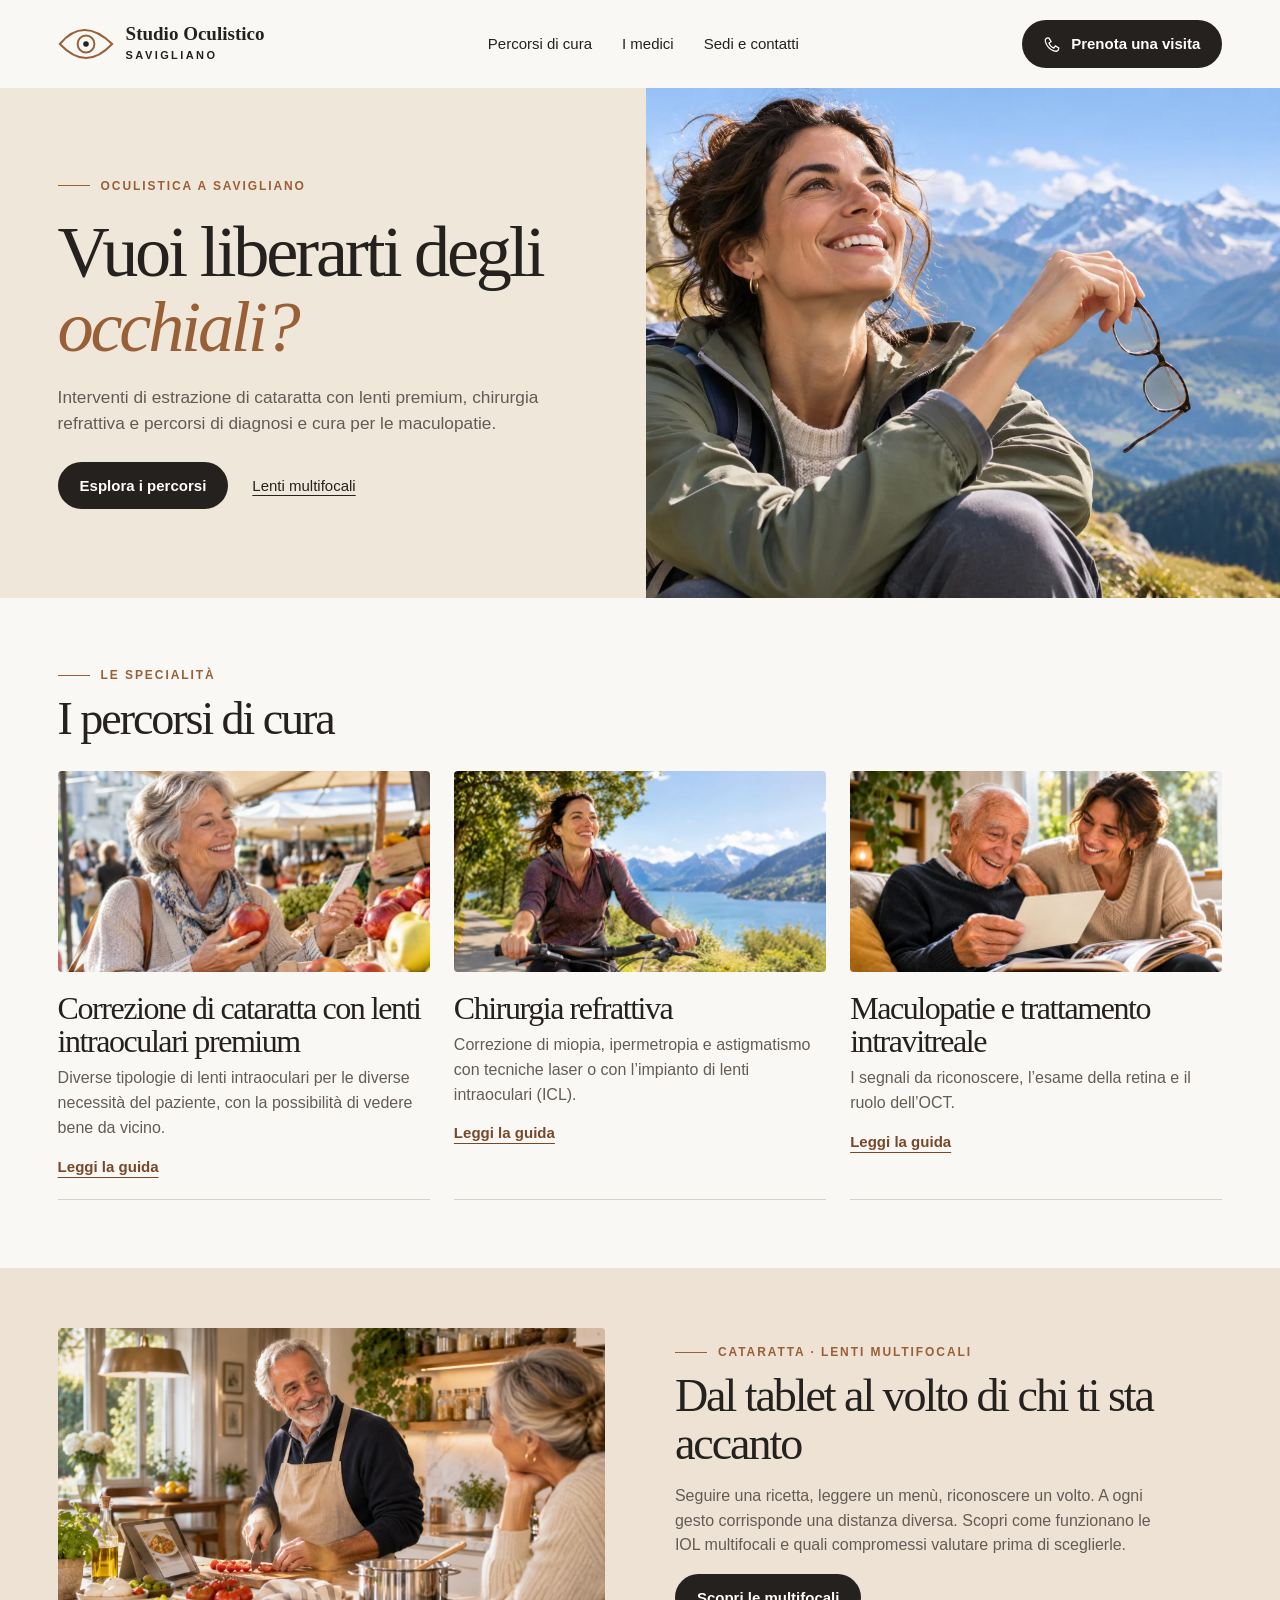
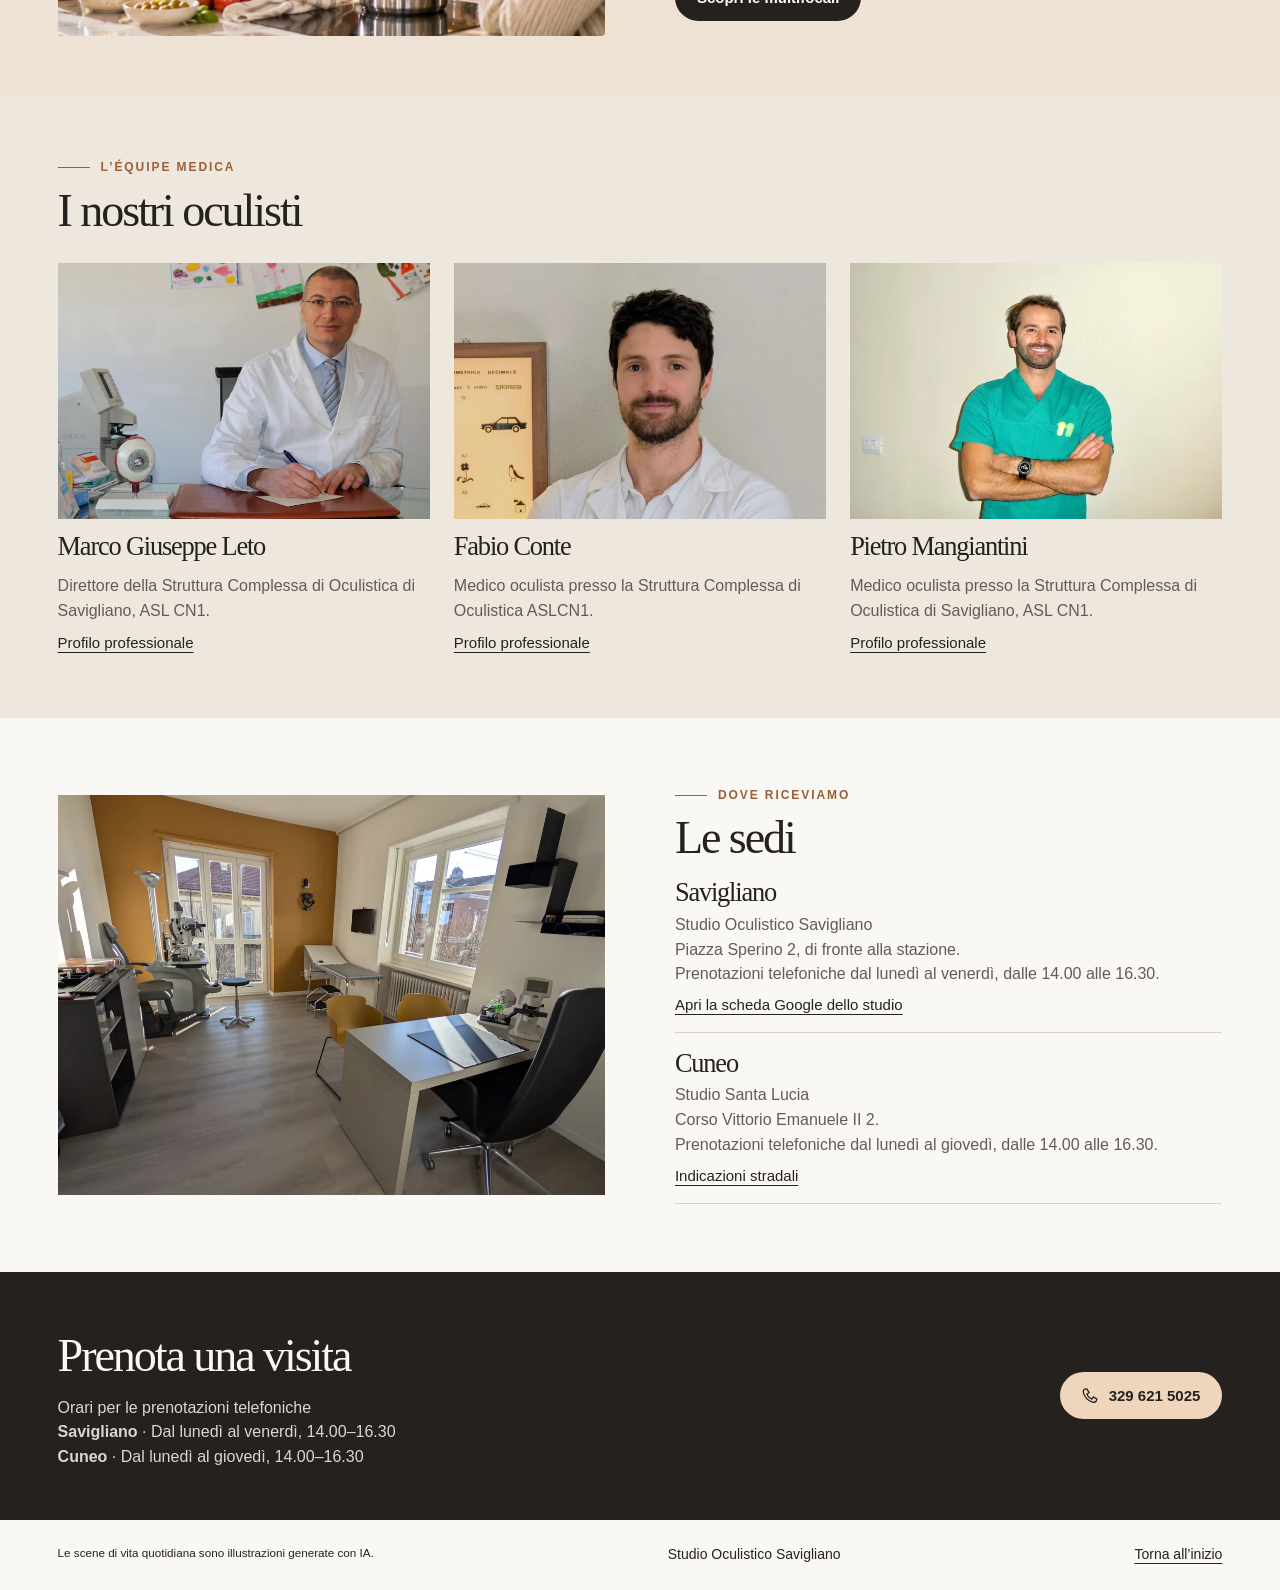
==== index.html @ 7042df92 "Carica il sito Studio Oculistico Savigliano per Aruba" ====
<!doctype html><html lang="it"><head><meta charset="utf-8"><meta name="viewport" content="width=device-width,initial-scale=1"><title>Studio Oculistico Savigliano | Cataratta, laser e maculopatie</title><meta name="description" content="Lo studio oculistico dei dottori Leto, Conte e Mangiantini. Percorsi per cataratta, chirurgia refrattiva e maculopatie. Sedi a Savigliano e Cuneo."><link rel="stylesheet" href="style.css"></head><body><a class="skip" href="#principale">Vai al contenuto</a><header><a class="brand" href="#principale"><svg class="eye" aria-hidden="true" viewBox="0 0 60 38"><path d="M2 19Q27 -11 58 19Q30 49 2 19Z"/><circle cx="30" cy="19" r="9"/><circle cx="30" cy="19" r="3" fill="currentColor" stroke="none"/></svg><span>Studio Oculistico<small>Savigliano</small></span></a><nav class="nav" aria-label="Navigazione principale"><a href="#percorsi">Percorsi di cura</a><a href="#specialisti">I medici</a><a href="#sedi">Sedi e contatti</a></nav><a class="btn" href="tel:+393296215025"><svg class="phone" aria-hidden="true" viewBox="0 0 24 24"><path d="m7 3 3 5-3 2c1 3 4 6 7 7l2-3 5 3c-1 5-4 5-7 4C8 19 4 15 2 8 1 4 4 2 7 3Z"/></svg>Prenota una visita</a></header><main id="principale"><section class="hero"><div class="copy"><span class="over">Oculistica a Savigliano</span><h1>Vuoi liberarti degli <em>occhiali?</em></h1><p class="intro">Interventi di estrazione di cataratta con lenti premium, chirurgia refrattiva e percorsi di diagnosi e cura per le maculopatie.</p><div class="heroNav"><a class="btn" href="#percorsi">Esplora i percorsi</a><a href="multifocali.html">Lenti multifocali</a></div></div><figure class="photo"><img src="img/occhiali.webp" alt="Escursionista con gli occhiali in mano davanti alle Alpi" fetchpriority="high"></figure></section>
<section class="wrap" id="percorsi"><div class="sectionHead"><div><span class="over">Le specialità</span><h2>I percorsi di cura</h2></div></div><div class="grid"><a class="feature" href="iol-premium.html"><img src="img/mercato.webp" alt="Una donna legge la lista della spesa al mercato" loading="lazy"><div><h3>Correzione di cataratta con lenti intraoculari premium</h3><p>Diverse tipologie di lenti intraoculari per le diverse necessità del paziente, con la possibilità di vedere bene da vicino.</p><span>Leggi la guida</span></div></a><a class="feature" href="refrattiva.html"><img src="img/bici.webp" alt="Una ciclista pedala sul lungolago" loading="lazy"><div><h3>Chirurgia refrattiva</h3><p>Correzione di miopia, ipermetropia e astigmatismo con tecniche laser o con l’impianto di lenti intraoculari (ICL).</p><span>Leggi la guida</span></div></a><a class="feature" href="maculopatie.html"><img src="img/album.webp" alt="Un uomo osserva una fotografia con la figlia" loading="lazy"><div><h3>Maculopatie e trattamento intravitreale</h3><p>I segnali da riconoscere, l’esame della retina e il ruolo dell’OCT.</p><span>Leggi la guida</span></div></a></div></section><section class="focus"><div class="wrap"><div><img src="img/cucina.webp" alt="Un uomo prepara una ricetta consultando un tablet" loading="lazy"></div><div><span class="over">Cataratta · Lenti multifocali</span><h2>Dal tablet al volto di chi ti sta accanto</h2><p>Seguire una ricetta, leggere un menù, riconoscere un volto. A ogni gesto corrisponde una distanza diversa. Scopri come funzionano le IOL multifocali e quali compromessi valutare prima di sceglierle.</p><a class="btn" href="multifocali.html">Scopri le multifocali</a></div></div></section><section class="team" id="specialisti"><div class="wrap"><div class="sectionHead"><div><span class="over">L’équipe medica</span><h2>I nostri oculisti</h2></div></div><div class="grid"><article class="doctor"><img loading="lazy" src="img/marco.webp" alt="Dott. Marco Giuseppe Leto"><h3>Marco Giuseppe Leto</h3><p>Direttore della Struttura Complessa di Oculistica di Savigliano, ASL CN1.</p><a href="https://www.marcoleto.it/">Profilo professionale</a></article><article class="doctor"><img loading="lazy" src="img/fabio.webp" alt="Dott. Fabio Conte"><h3>Fabio Conte</h3><p>Medico oculista presso la Struttura Complessa di Oculistica ASLCN1.</p><a href="https://dottfabioconte.it/">Profilo professionale</a></article><article class="doctor"><img loading="lazy" src="img/pietro.webp" alt="Dott. Pietro Mangiantini"><h3>Pietro Mangiantini</h3><p>Medico oculista presso la Struttura Complessa di Oculistica di Savigliano, ASL CN1.</p><a href="https://www.miodottore.it/profilo/pietro-mangiantini">Profilo professionale</a></article></div></div></section>
<section class="wrap location" id="sedi"><img loading="lazy" src="img/ambulatorio.webp" alt="L’ambulatorio oculistico di Piazza Sperino a Savigliano"><div><span class="over">Dove riceviamo</span><h2>Le sedi</h2><div class="address"><h3>Savigliano</h3><p>Studio Oculistico Savigliano<br>Piazza Sperino 2, di fronte alla stazione.<br>Prenotazioni telefoniche dal lunedì al venerdì, dalle 14.00 alle 16.30.</p><a href="https://share.google/W91m4IGXl0mm0VEYB">Apri la scheda Google dello studio</a></div><div class="address"><h3>Cuneo</h3><p>Studio Santa Lucia<br>Corso Vittorio Emanuele II 2.<br>Prenotazioni telefoniche dal lunedì al giovedì, dalle 14.00 alle 16.30.</p><a href="https://www.google.com/maps/search/?api=1&amp;query=Studio+Santa+Lucia+Corso+Vittorio+Emanuele+II+2+Cuneo">Indicazioni stradali</a></div></div></section><section class="contact" id="prenota"><div class="wrap"><div><h2>Prenota una visita</h2><p>Orari per le prenotazioni telefoniche<br><strong>Savigliano</strong> · Dal lunedì al venerdì, 14.00–16.30<br><strong>Cuneo</strong> · Dal lunedì al giovedì, 14.00–16.30</p></div><a class="btn" href="tel:+393296215025"><svg class="phone" aria-hidden="true" viewBox="0 0 24 24"><path d="m7 3 3 5-3 2c1 3 4 6 7 7l2-3 5 3c-1 5-4 5-7 4C8 19 4 15 2 8 1 4 4 2 7 3Z"/></svg>329 621 5025</a></div></section></main><footer><small>Le scene di vita quotidiana sono illustrazioni generate con IA.</small><span>Studio Oculistico Savigliano</span><a href="#principale">Torna all’inizio</a></footer></body></html>
---- style.css ----
:root{--paper:#faf8f5;--ink:#24211e;--gold:#995f37;--line:#d8d1c9;--soft:#eed5bc;--muted:#635c55;color:var(--ink);background:var(--paper);font:100%/1.55 Arial,Helvetica,sans-serif}*{box-sizing:border-box}html{scroll-behavior:smooth;scroll-padding-top:24px}body{margin:0}a{color:inherit;text-underline-offset:4px}a:focus-visible,button:focus-visible,summary:focus-visible{outline:3px solid #ad692f;outline-offset:4px}header,.wrap,footer{width:min(91%,1360px);margin:auto}header{height:88px;display:flex;align-items:center;justify-content:space-between;gap:20px}.brand{display:inline-flex;align-items:center;text-decoration:none;gap:12px;font:600 19px/1 Georgia,serif}.brand small{display:block;font:600 11px/1.5 Arial;letter-spacing:.22em;text-transform:uppercase;margin-top:4px}.eye{width:56px;height:36px;fill:none;stroke:var(--gold);stroke-width:2.1}.nav{display:flex;gap:30px}.nav a{text-decoration:none;font-size:15px}.nav a:hover,details a:hover{color:var(--gold)}.btn{border-radius:999px;background:var(--ink);color:#fff;padding:12px 22px;font-size:15px;text-decoration:none;display:inline-flex;align-items:center;justify-content:center;gap:10px;font-weight:600}.btn:hover{background:#4b382c}.phone{width:17px;height:17px;fill:none;stroke:currentColor;stroke-width:1.8}.hero{display:grid;grid-template-columns:1.02fr 1fr;background:#f0e7db;min-height:510px}.copy{align-self:center;padding:48px clamp(26px,4.5vw,86px)}.over{font-weight:700;font-size:12px;letter-spacing:.16em;text-transform:uppercase;color:var(--gold);display:flex;align-items:center;gap:11px}.over:before{content:'';height:1px;width:32px;background:currentColor}h1,h2,h3{font-family:Georgia,'Times New Roman',serif;font-weight:400;line-height:1.04;letter-spacing:-.045em}h1{font-size:clamp(3.8rem,5.65vw,6rem);margin:20px 0 18px}h1 em,h2 em{color:var(--gold);font-weight:400}p{color:var(--muted)}.intro{max-width:520px;margin:0 0 25px;font-size:1.08rem}.heroNav{display:flex;flex-wrap:wrap;gap:12px 24px;align-items:center}.heroNav>a:last-child{font-size:15px}.photo{position:relative;min-height:100%;margin:0;background:#b19178}.photo>img{position:absolute;width:100%;height:100%;object-fit:cover;object-position:50% 34%}.caption{position:absolute;bottom:17px;left:20px;background:rgba(35,30,26,.84);color:white;border-radius:24px;padding:6px 13px;font-size:13px;display:flex;align-items:center;gap:7px}.pin{width:14px;height:17px;stroke:currentColor;stroke-width:1.8;fill:none}section.wrap{padding:68px 0}.sectionHead{display:flex;justify-content:space-between;align-items:end;gap:30px;margin-bottom:28px}h2{font-size:clamp(2.4rem,3.6vw,4rem);margin:10px 0 0}.grid{display:grid;grid-template-columns:repeat(3,1fr);gap:24px}.path{padding:26px 22px 22px;border:1px solid var(--line);border-top:3px solid #b88860;background:#fffdf9}.glyph{display:block;width:44px;height:40px;color:var(--gold);fill:none;stroke:currentColor;stroke-width:1.4}.path h3,.doctor h3{font-size:clamp(1.65rem,2vw,2.2rem);margin:14px 0}.path p{margin:0 0 18px}.path details{border-top:1px solid var(--line);padding-top:12px}summary{cursor:pointer;font-weight:600;font-size:15px}details p{padding-top:12px}.team{background:#eee7de}.team .wrap{padding:62px 0}.doctor img{width:100%;height:clamp(180px,20vw,300px);object-fit:cover;object-position:center 28%;display:block}.doctor:nth-child(2) img{object-position:center 20%}.doctor p{margin:0 0 7px}.doctor a,.address a{font-size:15px}.location{display:grid;grid-template-columns:1fr 1fr;gap:6%;align-items:center}.location>img{width:100%;height:400px;object-fit:cover}.address{padding:14px 0;border-bottom:1px solid var(--line)}.address h3{font-size:1.65rem;margin:3px 0}.address p{margin:6px 0}.contact{background:var(--ink);color:var(--paper);padding:50px 0}.contact .wrap{display:flex;align-items:center;justify-content:space-between;gap:24px}.contact .btn{background:var(--soft);color:var(--ink)}.contact p{color:#ded6ce;margin-bottom:0}footer{padding:24px 0;display:flex;justify-content:space-between;font-size:14px}header details{display:none}.skip{position:absolute;left:-9999px}.skip:focus{left:5px;top:5px;background:white;z-index:10}@media(max-width:820px){.nav{display:none}header{height:72px}.hero{min-height:430px}.copy{padding:30px 5vw}h1{font-size:clamp(3rem,6vw,4rem)}.grid{gap:12px}.path{padding:20px 14px}.sectionHead{display:block}.location{gap:22px}}@media(max-width:640px){header{width:92%;gap:6px;height:66px}.brand{font-size:16px;gap:6px}.eye{width:38px}.brand small{font-size:9px}.btn{font-size:14px;padding:10px 14px}.hero{grid-template-columns:1fr}.copy{padding:32px 5% 26px}.intro{font-size:1rem;margin-bottom:18px}h1{font-size:clamp(3rem,12vw,4.1rem);margin:12px 0}.photo{height:230px}.photo>img{object-position:50% 31%}.grid,.location{grid-template-columns:1fr}.sectionHead{margin-bottom:20px}section.wrap,.team .wrap{padding:40px 0}.doctor{padding-bottom:15px}.doctor img{height:270px}.location>img{height:220px}.contact .wrap{display:block}.contact .btn{margin-top:18px}footer{gap:14px;flex-wrap:wrap}.path h3{margin:10px 0}.over{font-size:11px}}@media(prefers-reduced-motion:reduce){html{scroll-behavior:auto}}

/* Percorsi di lettura */
.hero .photo img{object-position:38% center}
.feature{display:flex;flex-direction:column;text-decoration:none;border-bottom:1px solid var(--line);padding-bottom:20px}.feature>img{width:100%;aspect-ratio:1.85;object-fit:cover;border-radius:4px}.feature h3{font-size:2rem;margin:20px 0 8px}.feature p{margin:0 0 14px}.feature span,.guideHero .copy>a{color:#784828;text-decoration:underline;text-underline-offset:5px;font-weight:600;font-size:.94rem}.feature:hover h3{color:var(--gold)}.focus{background:#eee2d4}.focus .wrap,.guideHero{display:grid;grid-template-columns:1fr 1fr;align-items:center}.focus .wrap{padding:60px 0;gap:6%}.focus img{width:100%;display:block;border-radius:4px}.focus p{max-width:54ch}.guideHero{background:#f1e9df;align-items:stretch}.guideHero .copy{padding:40px max(5vw,22px)}.guideHero h1{font-size:clamp(2.9rem,5vw,5.5rem)}.guideHero>img{width:100%;height:100%;max-height:480px;min-height:340px;object-fit:cover}.reading{width:min(90%,1140px);margin:60px auto 80px;display:grid;grid-template-columns:minmax(170px,230px) minmax(0,1fr);gap:7%}.reading aside{align-self:start;position:sticky;top:24px;border-top:2px solid var(--gold);display:grid;padding:18px 0;gap:14px}.reading aside a{font-size:15px;text-decoration:none}.reading aside a:hover{text-decoration:underline}.reading article h2{font-size:clamp(1.9rem,3vw,3rem);margin:38px 0 14px}.reading article>div>h2:first-child{margin-top:0}.reading article p,.reading dd{line-height:1.7;color:var(--muted)}.reading dl{background:#f1ebe4;padding:6px 24px 20px}.reading dt{font-weight:bold;padding-top:18px}.reading dd{margin:3px 0 0}.scenes{display:grid;grid-template-columns:1fr 1fr;gap:18px}.scenes figure{margin:0}.scenes img{width:100%;aspect-ratio:1.65;object-fit:cover}.scenes figcaption{color:var(--muted);font-size:1rem}.scenes strong{display:block;color:var(--ink);margin:8px 0 4px}.reading details{border-bottom:1px solid var(--line);padding:16px 0}.reading summary{font-size:1rem}.reading .source,.reading .related{font-size:.9rem;margin-top:24px}.reading .related a{display:inline-block}.reading details p{padding:0}footer{gap:14px;flex-wrap:wrap}@media(max-width:740px){.guideHero,.focus .wrap,.reading{grid-template-columns:1fr}.guideHero>img{min-height:0;max-height:260px}.guideHero .copy{padding:28px 5%}.focus .wrap{gap:24px;padding:36px 0}.reading{margin:24px auto 40px;gap:28px}.reading aside{position:static;display:flex;flex-wrap:wrap;gap:8px 18px;border-bottom:1px solid var(--line)}.reading aside strong{width:100%}.feature h3{font-size:1.7rem}.scenes{gap:12px}.hero .photo img{object-position:45% 35%}}

.anatomia{margin:0 0 36px}.anatomia img,.feature img[src$=".svg"]{width:100%;height:auto;display:block}.feature img[src$=".svg"]{aspect-ratio:2}.anatomia figcaption{padding:12px 0;color:var(--muted);line-height:1.6}.anatomia figcaption strong{display:block;color:var(--ink)}

.schema-opzionale .aperto,.schema-opzionale[open] .chiuso{display:none}.schema-opzionale[open] .aperto{display:inline}.schema-opzionale .anatomia{margin:16px 0 0}.reading details.schema-opzionale{margin-bottom:24px;padding:12px 0}.schema-opzionale summary{color:#784828}
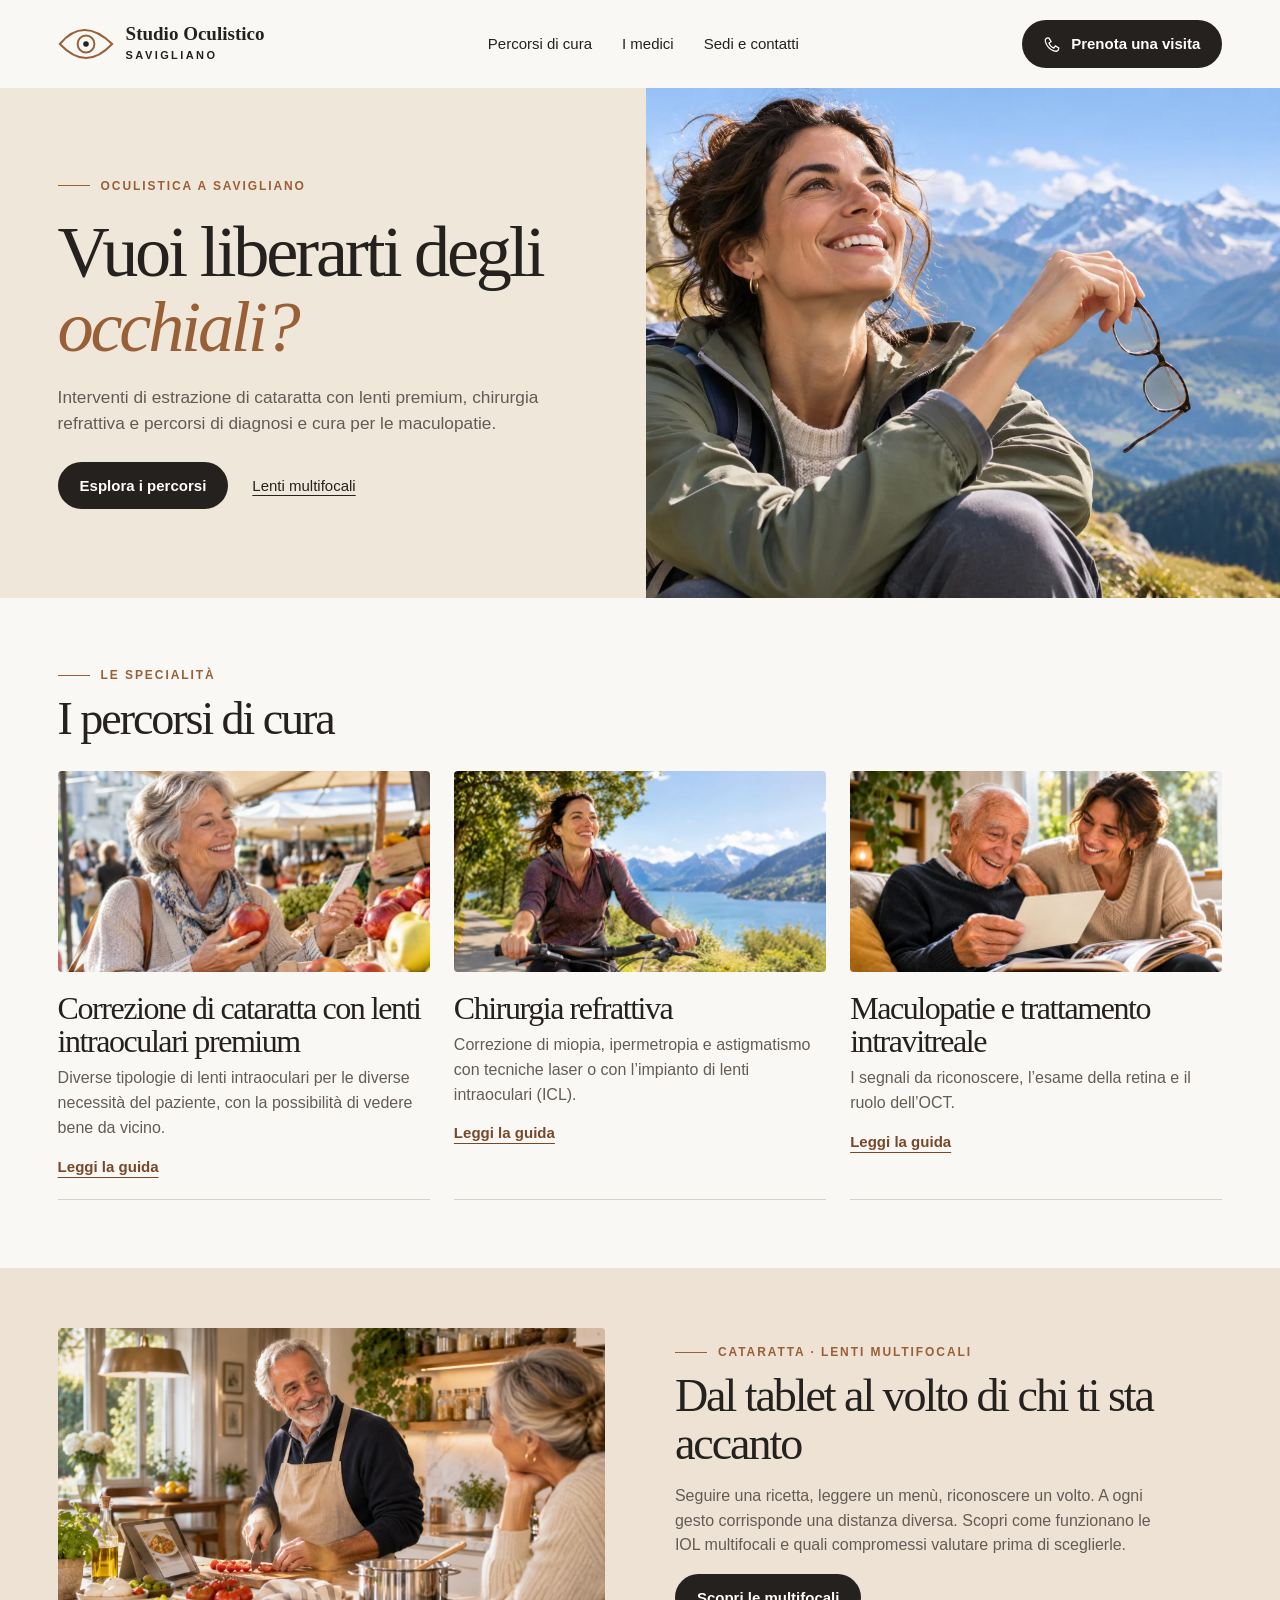
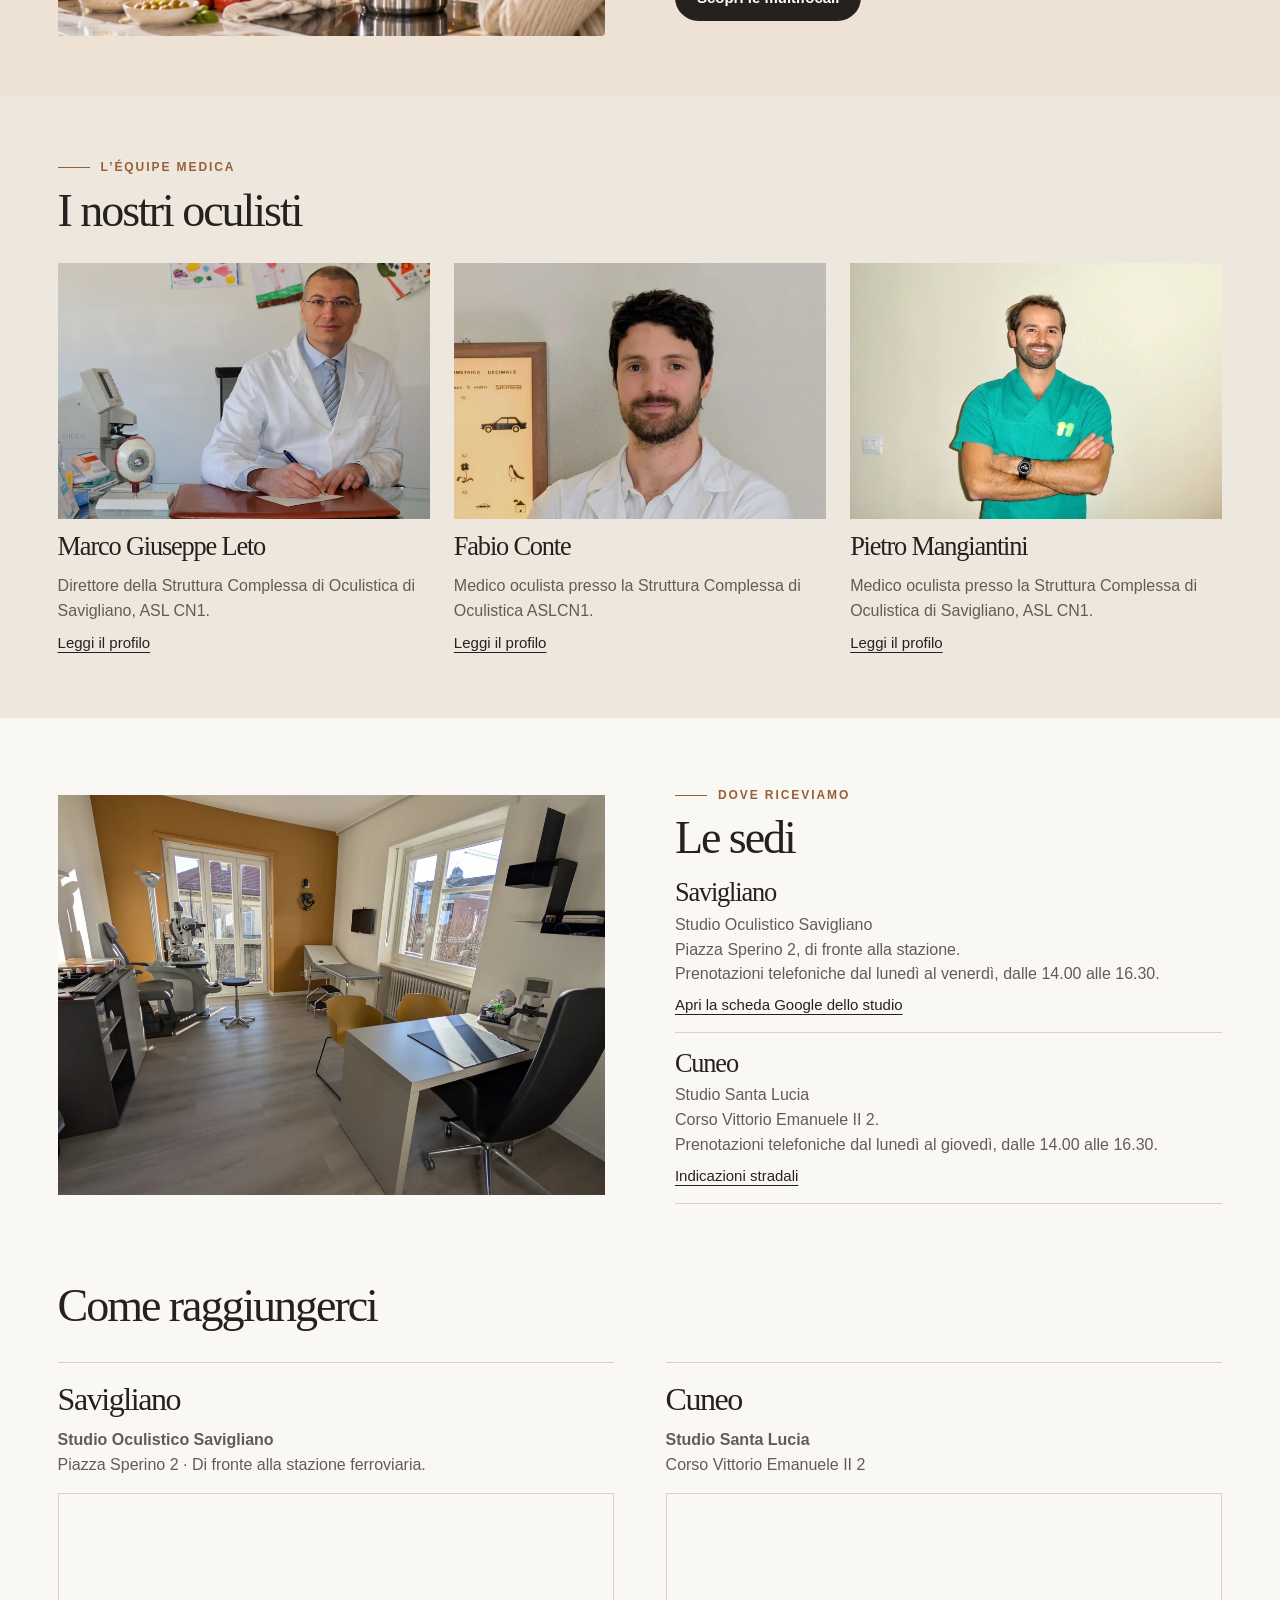
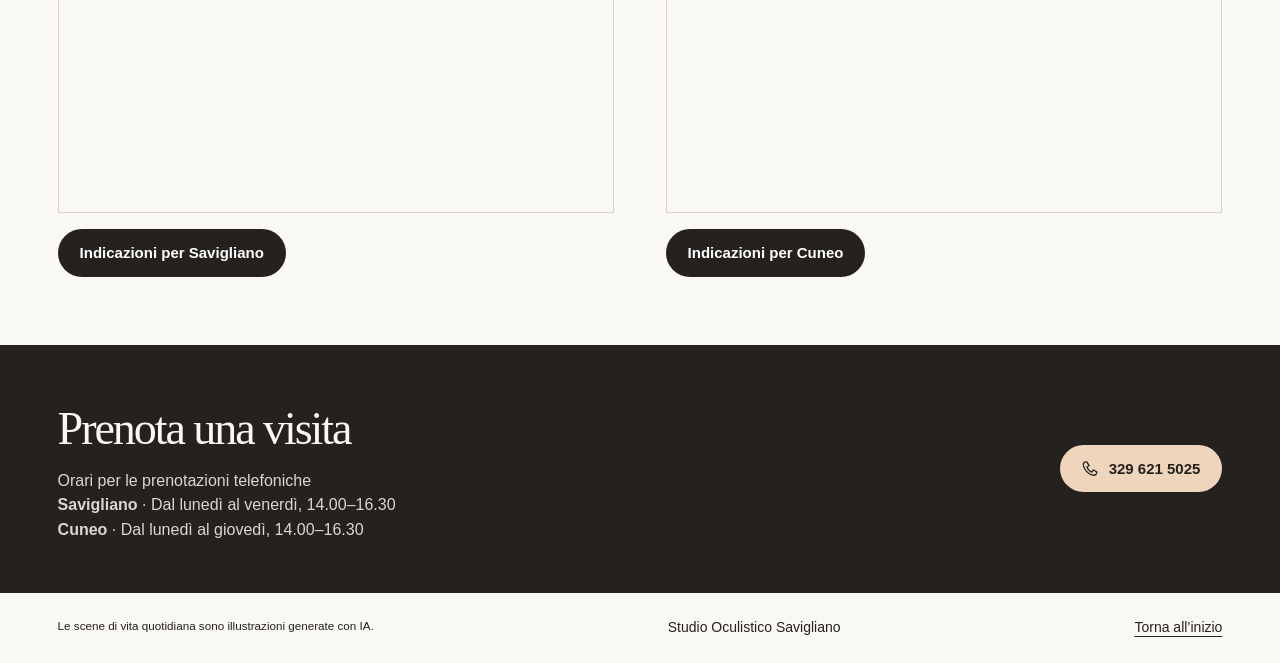
==== commit 16d63e9a: "Aggiunge mappe delle sedi e profili dei tre oculisti" ====
--- a/index.html
+++ b/index.html
@@ -1,3 +1,8 @@
-<!doctype html><html lang="it"><head><meta charset="utf-8"><meta name="viewport" content="width=device-width,initial-scale=1"><title>Studio Oculistico Savigliano | Cataratta, laser e maculopatie</title><meta name="description" content="Lo studio oculistico dei dottori Leto, Conte e Mangiantini. Percorsi per cataratta, chirurgia refrattiva e maculopatie. Sedi a Savigliano e Cuneo."><link rel="stylesheet" href="style.css"></head><body><a class="skip" href="#principale">Vai al contenuto</a><header><a class="brand" href="#principale"><svg class="eye" aria-hidden="true" viewBox="0 0 60 38"><path d="M2 19Q27 -11 58 19Q30 49 2 19Z"/><circle cx="30" cy="19" r="9"/><circle cx="30" cy="19" r="3" fill="currentColor" stroke="none"/></svg><span>Studio Oculistico<small>Savigliano</small></span></a><nav class="nav" aria-label="Navigazione principale"><a href="#percorsi">Percorsi di cura</a><a href="#specialisti">I medici</a><a href="#sedi">Sedi e contatti</a></nav><a class="btn" href="tel:+393296215025"><svg class="phone" aria-hidden="true" viewBox="0 0 24 24"><path d="m7 3 3 5-3 2c1 3 4 6 7 7l2-3 5 3c-1 5-4 5-7 4C8 19 4 15 2 8 1 4 4 2 7 3Z"/></svg>Prenota una visita</a></header><main id="principale"><section class="hero"><div class="copy"><span class="over">Oculistica a Savigliano</span><h1>Vuoi liberarti degli <em>occhiali?</em></h1><p class="intro">Interventi di estrazione di cataratta con lenti premium, chirurgia refrattiva e percorsi di diagnosi e cura per le maculopatie.</p><div class="heroNav"><a class="btn" href="#percorsi">Esplora i percorsi</a><a href="multifocali.html">Lenti multifocali</a></div></div><figure class="photo"><img src="img/occhiali.webp" alt="Escursionista con gli occhiali in mano davanti alle Alpi" fetchpriority="high"></figure></section>
-<section class="wrap" id="percorsi"><div class="sectionHead"><div><span class="over">Le specialità</span><h2>I percorsi di cura</h2></div></div><div class="grid"><a class="feature" href="iol-premium.html"><img src="img/mercato.webp" alt="Una donna legge la lista della spesa al mercato" loading="lazy"><div><h3>Correzione di cataratta con lenti intraoculari premium</h3><p>Diverse tipologie di lenti intraoculari per le diverse necessità del paziente, con la possibilità di vedere bene da vicino.</p><span>Leggi la guida</span></div></a><a class="feature" href="refrattiva.html"><img src="img/bici.webp" alt="Una ciclista pedala sul lungolago" loading="lazy"><div><h3>Chirurgia refrattiva</h3><p>Correzione di miopia, ipermetropia e astigmatismo con tecniche laser o con l’impianto di lenti intraoculari (ICL).</p><span>Leggi la guida</span></div></a><a class="feature" href="maculopatie.html"><img src="img/album.webp" alt="Un uomo osserva una fotografia con la figlia" loading="lazy"><div><h3>Maculopatie e trattamento intravitreale</h3><p>I segnali da riconoscere, l’esame della retina e il ruolo dell’OCT.</p><span>Leggi la guida</span></div></a></div></section><section class="focus"><div class="wrap"><div><img src="img/cucina.webp" alt="Un uomo prepara una ricetta consultando un tablet" loading="lazy"></div><div><span class="over">Cataratta · Lenti multifocali</span><h2>Dal tablet al volto di chi ti sta accanto</h2><p>Seguire una ricetta, leggere un menù, riconoscere un volto. A ogni gesto corrisponde una distanza diversa. Scopri come funzionano le IOL multifocali e quali compromessi valutare prima di sceglierle.</p><a class="btn" href="multifocali.html">Scopri le multifocali</a></div></div></section><section class="team" id="specialisti"><div class="wrap"><div class="sectionHead"><div><span class="over">L’équipe medica</span><h2>I nostri oculisti</h2></div></div><div class="grid"><article class="doctor"><img loading="lazy" src="img/marco.webp" alt="Dott. Marco Giuseppe Leto"><h3>Marco Giuseppe Leto</h3><p>Direttore della Struttura Complessa di Oculistica di Savigliano, ASL CN1.</p><a href="https://www.marcoleto.it/">Profilo professionale</a></article><article class="doctor"><img loading="lazy" src="img/fabio.webp" alt="Dott. Fabio Conte"><h3>Fabio Conte</h3><p>Medico oculista presso la Struttura Complessa di Oculistica ASLCN1.</p><a href="https://dottfabioconte.it/">Profilo professionale</a></article><article class="doctor"><img loading="lazy" src="img/pietro.webp" alt="Dott. Pietro Mangiantini"><h3>Pietro Mangiantini</h3><p>Medico oculista presso la Struttura Complessa di Oculistica di Savigliano, ASL CN1.</p><a href="https://www.miodottore.it/profilo/pietro-mangiantini">Profilo professionale</a></article></div></div></section>
-<section class="wrap location" id="sedi"><img loading="lazy" src="img/ambulatorio.webp" alt="L’ambulatorio oculistico di Piazza Sperino a Savigliano"><div><span class="over">Dove riceviamo</span><h2>Le sedi</h2><div class="address"><h3>Savigliano</h3><p>Studio Oculistico Savigliano<br>Piazza Sperino 2, di fronte alla stazione.<br>Prenotazioni telefoniche dal lunedì al venerdì, dalle 14.00 alle 16.30.</p><a href="https://share.google/W91m4IGXl0mm0VEYB">Apri la scheda Google dello studio</a></div><div class="address"><h3>Cuneo</h3><p>Studio Santa Lucia<br>Corso Vittorio Emanuele II 2.<br>Prenotazioni telefoniche dal lunedì al giovedì, dalle 14.00 alle 16.30.</p><a href="https://www.google.com/maps/search/?api=1&amp;query=Studio+Santa+Lucia+Corso+Vittorio+Emanuele+II+2+Cuneo">Indicazioni stradali</a></div></div></section><section class="contact" id="prenota"><div class="wrap"><div><h2>Prenota una visita</h2><p>Orari per le prenotazioni telefoniche<br><strong>Savigliano</strong> · Dal lunedì al venerdì, 14.00–16.30<br><strong>Cuneo</strong> · Dal lunedì al giovedì, 14.00–16.30</p></div><a class="btn" href="tel:+393296215025"><svg class="phone" aria-hidden="true" viewBox="0 0 24 24"><path d="m7 3 3 5-3 2c1 3 4 6 7 7l2-3 5 3c-1 5-4 5-7 4C8 19 4 15 2 8 1 4 4 2 7 3Z"/></svg>329 621 5025</a></div></section></main><footer><small>Le scene di vita quotidiana sono illustrazioni generate con IA.</small><span>Studio Oculistico Savigliano</span><a href="#principale">Torna all’inizio</a></footer></body></html>+<!doctype html><html lang="it"><head><meta charset="utf-8"><meta name="viewport" content="width=device-width,initial-scale=1"><title>Studio Oculistico Savigliano | Cataratta, laser e maculopatie</title><meta name="description" content="Lo studio oculistico dei dottori Leto, Conte e Mangiantini. Percorsi per cataratta, chirurgia refrattiva e maculopatie. Sedi a Savigliano e Cuneo."><link rel="stylesheet" href="style.css"><link rel="stylesheet" href="sedi-medici.css"></head><body><a class="skip" href="#principale">Vai al contenuto</a><header><a class="brand" href="#principale"><svg class="eye" aria-hidden="true" viewBox="0 0 60 38"><path d="M2 19Q27 -11 58 19Q30 49 2 19Z"/><circle cx="30" cy="19" r="9"/><circle cx="30" cy="19" r="3" fill="currentColor" stroke="none"/></svg><span>Studio Oculistico<small>Savigliano</small></span></a><nav class="nav" aria-label="Navigazione principale"><a href="#percorsi">Percorsi di cura</a><a href="#specialisti">I medici</a><a href="#sedi">Sedi e contatti</a></nav><a class="btn" href="tel:+393296215025"><svg class="phone" aria-hidden="true" viewBox="0 0 24 24"><path d="m7 3 3 5-3 2c1 3 4 6 7 7l2-3 5 3c-1 5-4 5-7 4C8 19 4 15 2 8 1 4 4 2 7 3Z"/></svg>Prenota una visita</a></header><main id="principale"><section class="hero"><div class="copy"><span class="over">Oculistica a Savigliano</span><h1>Vuoi liberarti degli <em>occhiali?</em></h1><p class="intro">Interventi di estrazione di cataratta con lenti premium, chirurgia refrattiva e percorsi di diagnosi e cura per le maculopatie.</p><div class="heroNav"><a class="btn" href="#percorsi">Esplora i percorsi</a><a href="multifocali.html">Lenti multifocali</a></div></div><figure class="photo"><img src="img/occhiali.webp" alt="Escursionista con gli occhiali in mano davanti alle Alpi" fetchpriority="high"></figure></section>
+<section class="wrap" id="percorsi"><div class="sectionHead"><div><span class="over">Le specialità</span><h2>I percorsi di cura</h2></div></div><div class="grid"><a class="feature" href="iol-premium.html"><img src="img/mercato.webp" alt="Una donna legge la lista della spesa al mercato" loading="lazy"><div><h3>Correzione di cataratta con lenti intraoculari premium</h3><p>Diverse tipologie di lenti intraoculari per le diverse necessità del paziente, con la possibilità di vedere bene da vicino.</p><span>Leggi la guida</span></div></a><a class="feature" href="refrattiva.html"><img src="img/bici.webp" alt="Una ciclista pedala sul lungolago" loading="lazy"><div><h3>Chirurgia refrattiva</h3><p>Correzione di miopia, ipermetropia e astigmatismo con tecniche laser o con l’impianto di lenti intraoculari (ICL).</p><span>Leggi la guida</span></div></a><a class="feature" href="maculopatie.html"><img src="img/album.webp" alt="Un uomo osserva una fotografia con la figlia" loading="lazy"><div><h3>Maculopatie e trattamento intravitreale</h3><p>I segnali da riconoscere, l’esame della retina e il ruolo dell’OCT.</p><span>Leggi la guida</span></div></a></div></section><section class="focus"><div class="wrap"><div><img src="img/cucina.webp" alt="Un uomo prepara una ricetta consultando un tablet" loading="lazy"></div><div><span class="over">Cataratta · Lenti multifocali</span><h2>Dal tablet al volto di chi ti sta accanto</h2><p>Seguire una ricetta, leggere un menù, riconoscere un volto. A ogni gesto corrisponde una distanza diversa. Scopri come funzionano le IOL multifocali e quali compromessi valutare prima di sceglierle.</p><a class="btn" href="multifocali.html">Scopri le multifocali</a></div></div></section><section class="team" id="specialisti"><div class="wrap"><div class="sectionHead"><div><span class="over">L’équipe medica</span><h2>I nostri oculisti</h2></div></div><div class="grid"><article class="doctor"><img loading="lazy" src="img/marco.webp" alt="Dott. Marco Giuseppe Leto"><h3>Marco Giuseppe Leto</h3><p>Direttore della Struttura Complessa di Oculistica di Savigliano, ASL CN1.</p><a href="marco-leto.html" aria-label="Leggi il profilo di Marco Giuseppe Leto">Leggi il profilo</a></article><article class="doctor"><img loading="lazy" src="img/fabio.webp" alt="Dott. Fabio Conte"><h3>Fabio Conte</h3><p>Medico oculista presso la Struttura Complessa di Oculistica ASLCN1.</p><a href="fabio-conte.html" aria-label="Leggi il profilo di Fabio Conte">Leggi il profilo</a></article><article class="doctor"><img loading="lazy" src="img/pietro.webp" alt="Dott. Pietro Mangiantini"><h3>Pietro Mangiantini</h3><p>Medico oculista presso la Struttura Complessa di Oculistica di Savigliano, ASL CN1.</p><a href="pietro-mangiantini.html" aria-label="Leggi il profilo di Pietro Mangiantini">Leggi il profilo</a></article></div></div></section>
+<section class="wrap location" id="sedi"><img loading="lazy" src="img/ambulatorio.webp" alt="L’ambulatorio oculistico di Piazza Sperino a Savigliano"><div><span class="over">Dove riceviamo</span><h2>Le sedi</h2><div class="address"><h3>Savigliano</h3><p>Studio Oculistico Savigliano<br>Piazza Sperino 2, di fronte alla stazione.<br>Prenotazioni telefoniche dal lunedì al venerdì, dalle 14.00 alle 16.30.</p><a href="https://share.google/W91m4IGXl0mm0VEYB">Apri la scheda Google dello studio</a></div><div class="address"><h3>Cuneo</h3><p>Studio Santa Lucia<br>Corso Vittorio Emanuele II 2.<br>Prenotazioni telefoniche dal lunedì al giovedì, dalle 14.00 alle 16.30.</p><a href="https://www.google.com/maps/search/?api=1&amp;query=Studio+Santa+Lucia+Corso+Vittorio+Emanuele+II+2+Cuneo">Indicazioni stradali</a></div></div></section><section class="wrap map-section" aria-labelledby="map-title"><h2 id="map-title">Come raggiungerci</h2><div class="maps"><article><h3>Savigliano</h3><p><strong>Studio Oculistico Savigliano</strong><br>Piazza Sperino 2 · Di fronte alla stazione ferroviaria.</p>
+<iframe loading="lazy" title="Mappa di Studio Oculistico Savigliano a Savigliano" src="https://maps.google.com/maps?q=Piazza+Sperino+2%2C+Savigliano%2C+Italia&amp;z=16&amp;output=embed" referrerpolicy="no-referrer-when-downgrade"></iframe>
+<a class="btn" href="https://www.google.com/maps/dir/?api=1&amp;destination=Piazza+Sperino+2%2C+Savigliano%2C+Italia">Indicazioni per Savigliano</a></article>
+<article><h3>Cuneo</h3><p><strong>Studio Santa Lucia</strong><br>Corso Vittorio Emanuele II 2</p>
+<iframe loading="lazy" title="Mappa di Studio Santa Lucia a Cuneo" src="https://maps.google.com/maps?q=Corso+Vittorio+Emanuele+II+2%2C+Cuneo%2C+Italia&amp;z=16&amp;output=embed" referrerpolicy="no-referrer-when-downgrade"></iframe>
+<a class="btn" href="https://www.google.com/maps/dir/?api=1&amp;destination=Corso+Vittorio+Emanuele+II+2%2C+Cuneo%2C+Italia">Indicazioni per Cuneo</a></article></div></section><section class="contact" id="prenota"><div class="wrap"><div><h2>Prenota una visita</h2><p>Orari per le prenotazioni telefoniche<br><strong>Savigliano</strong> · Dal lunedì al venerdì, 14.00–16.30<br><strong>Cuneo</strong> · Dal lunedì al giovedì, 14.00–16.30</p></div><a class="btn" href="tel:+393296215025"><svg class="phone" aria-hidden="true" viewBox="0 0 24 24"><path d="m7 3 3 5-3 2c1 3 4 6 7 7l2-3 5 3c-1 5-4 5-7 4C8 19 4 15 2 8 1 4 4 2 7 3Z"/></svg>329 621 5025</a></div></section></main><footer><small>Le scene di vita quotidiana sono illustrazioni generate con IA.</small><span>Studio Oculistico Savigliano</span><a href="#principale">Torna all’inizio</a></footer></body></html>
--- a/sedi-medici.css
+++ b/sedi-medici.css
@@ -0,0 +1,22 @@
+.doctor { position: relative; }
+.doctor a::after { content: ""; position: absolute; inset: 0; }
+.doctor:focus-within { outline: 3px solid var(--gold); outline-offset: 5px; }
+.doctor:hover h3 { color: var(--gold); }
+section.map-section { padding-top: 0; }
+.maps, .profile-layout { display: grid; grid-template-columns: repeat(2, minmax(0, 1fr)); gap: clamp(1.5rem, 4vw, 4rem); }
+.maps { margin-top: 2rem; }
+.maps article { border-top: 1px solid var(--line); padding-top: 1.25rem; }
+.maps h3 { font-size: 2rem; margin: 0; }
+.maps p { margin: .75rem 0 1rem; }
+.maps iframe { width: 100%; height: clamp(17rem, 25vw, 23rem); display: block; border: 1px solid var(--line); margin-bottom: 1rem; }
+.profile { padding: 2rem 0 5rem; }
+.profile-layout { grid-template-columns: minmax(0, 2fr) minmax(0, 3fr); margin-top: 2rem; }
+.profile-layout img { width: 100%; max-height: 32rem; object-fit: cover; object-position: center 25%; }
+.profile h1 { font-size: clamp(2.75rem, 5vw, 5rem); margin-top: 0; }
+.profile h2 { font-size: 1.85rem; margin-top: 2rem; }
+.profile article p { max-width: 62ch; }
+.profile .sources { padding-top: 1rem; border-top: 1px solid var(--line); }
+@media (max-width: 700px) {
+  .maps, .profile-layout { grid-template-columns: 1fr; }
+  .profile-layout img { max-height: 18rem; }
+}
